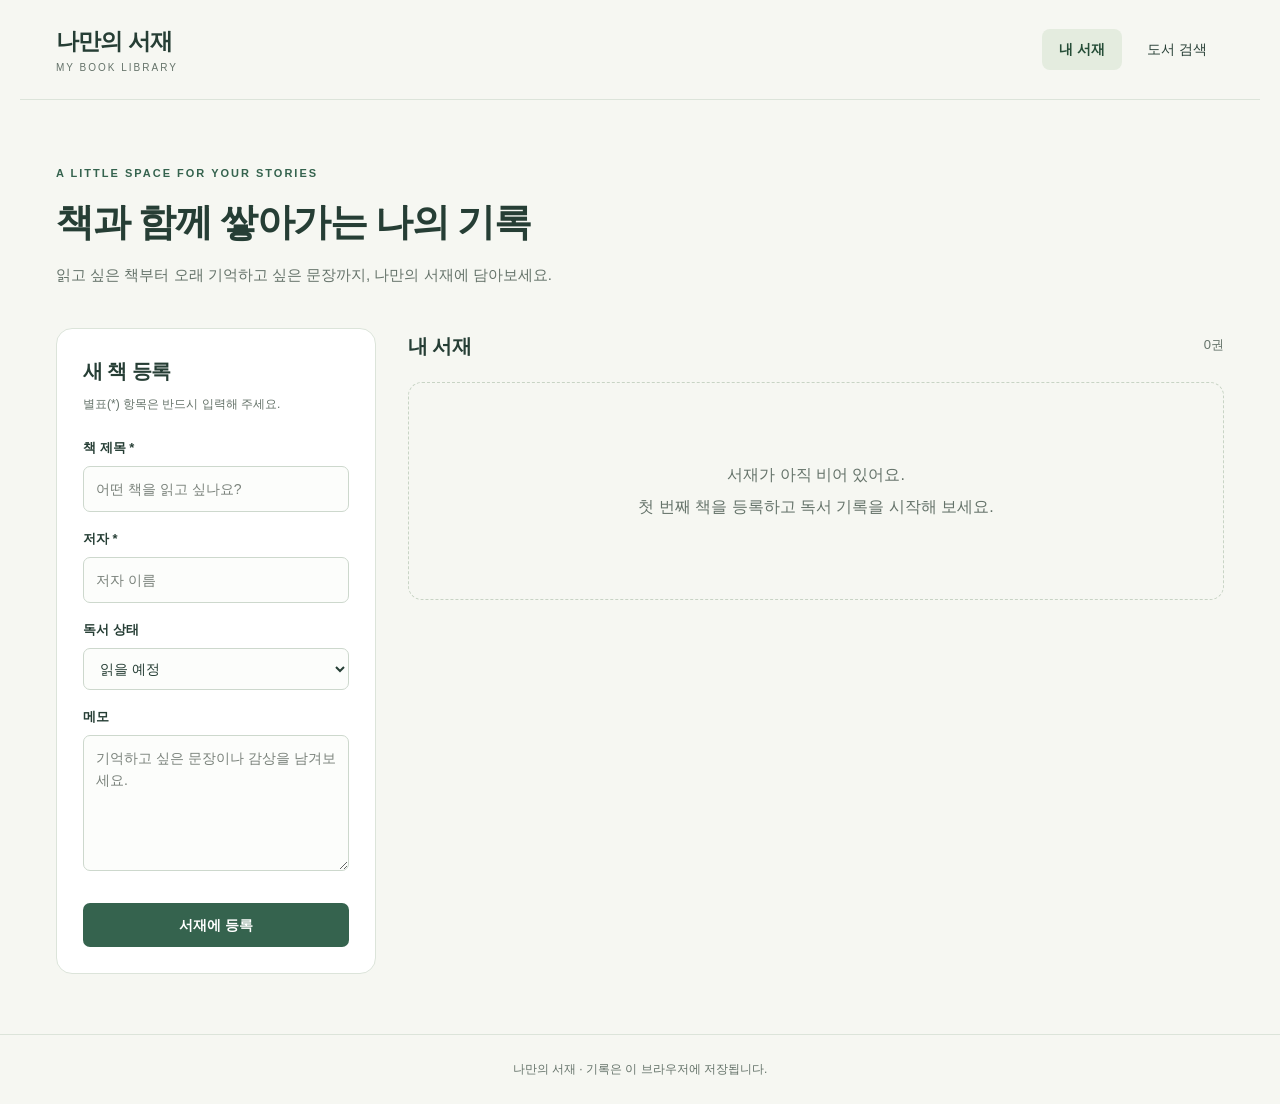
==== index.html @ af7e5f07 "backup: preserve CRUD and Open Library before final polish" ====
<!doctype html>
<html lang="ko">
  <head>
    <meta charset="UTF-8" />
    <meta name="viewport" content="width=device-width, initial-scale=1.0" />
    <title>나만의 서재 | My Book Library</title>
    <link rel="stylesheet" href="css/assignment.css" />
    <script src="crud.js" defer></script>
  </head>
  <body>
    <header class="site-header">
      <a class="brand" href="index.html"
        >나만의 서재<span>MY BOOK LIBRARY</span></a
      >
      <nav aria-label="주 메뉴">
        <a href="index.html" aria-current="page">내 서재</a>
        <a href="api.html">도서 검색</a>
      </nav>
    </header>
    <main class="container">
      <section class="intro">
        <p class="eyebrow">A LITTLE SPACE FOR YOUR STORIES</p>
        <h1>책과 함께 쌓아가는 나의 기록</h1>
        <p>
          읽고 싶은 책부터 오래 기억하고 싶은 문장까지, 나만의 서재에
          담아보세요.
        </p>
      </section>
      <p id="feedback" class="feedback" role="status" aria-live="polite"></p>
      <div class="library-layout">
        <section class="panel form-panel" aria-labelledby="form-heading">
          <h2 id="form-heading">새 책 등록</h2>
          <p class="hint">별표(*) 항목은 반드시 입력해 주세요.</p>
          <form id="book-form">
            <label for="title">책 제목 *</label>
            <input
              id="title"
              name="title"
              type="text"
              required
              maxlength="150"
              placeholder="어떤 책을 읽고 싶나요?"
            />
            <label for="author">저자 *</label>
            <input
              id="author"
              name="author"
              type="text"
              required
              maxlength="100"
              placeholder="저자 이름"
            />
            <label for="status">독서 상태</label>
            <select id="status" name="status">
              <option value="읽을 예정">읽을 예정</option>
              <option value="읽는 중">읽는 중</option>
              <option value="완독">완독</option>
            </select>
            <label for="memo">메모</label>
            <textarea
              id="memo"
              name="memo"
              rows="5"
              maxlength="2000"
              placeholder="기억하고 싶은 문장이나 감상을 남겨보세요."
            ></textarea>
            <div class="form-actions">
              <button id="submit-button" type="submit">서재에 등록</button>
              <button id="cancel-button" class="secondary" type="button" hidden>
                수정 취소
              </button>
            </div>
          </form>
        </section>
        <section class="books-section" aria-labelledby="books-heading">
          <div class="section-heading">
            <h2 id="books-heading">내 서재</h2>
            <span id="book-count">0권</span>
          </div>
          <p id="empty-message" class="empty-state">
            서재가 아직 비어 있어요.<br />첫 번째 책을 등록하고 독서 기록을
            시작해 보세요.
          </p>
          <div id="book-list" class="book-grid"></div>
        </section>
      </div>
    </main>
    <footer>나만의 서재 · 기록은 이 브라우저에 저장됩니다.</footer>
  </body>
</html>
---- css/assignment.css ----
:root {
  color-scheme: light;
  --background: #f6f7f2;
  --surface: #fff;
  --ink: #263e35;
  --muted: #65736a;
  --accent: #35634e;
  --border: #dce4da;
}
* { box-sizing: border-box; }
body { margin: 0; background: var(--background); color: var(--ink); font-family: "Malgun Gothic", "Apple SD Gothic Neo", sans-serif; line-height: 1.6; }
a { color: inherit; text-decoration: none; }
button, input, select, textarea { font: inherit; }
button, a, input, select, textarea { -webkit-tap-highlight-color: transparent; }
:focus-visible { outline: 3px solid #ae8033; outline-offset: 4px; }
[hidden] { display: none !important; }
.site-header { max-width: 1240px; margin: auto; min-height: 100px; padding: 22px 36px; display: flex; justify-content: space-between; align-items: center; gap: 24px; border-bottom: 1px solid var(--border); }
.brand { font-size: 23px; font-weight: 800; letter-spacing: -.8px; }
.brand span { display: block; color: var(--muted); font-size: 10px; letter-spacing: 2px; font-weight: 500; }
nav { display: flex; gap: 8px; }
nav a { padding: 9px 17px; border-radius: 8px; font-size: 14px; }
nav a[aria-current="page"] { background: #e4ecdf; color: #254d37; font-weight: 700; }
nav a:hover { background: #eaf0e6; }
.container { max-width: 1240px; margin: auto; padding: 0 36px 60px; }
.intro { padding: 54px 0 26px; }
.eyebrow { color: var(--accent); font-size: 11px; letter-spacing: 2px; font-weight: 700; }
h1 { font-size: clamp(26px, 4vw, 38px); letter-spacing: -1.5px; line-height: 1.35; margin: 14px 0; }
.intro > p:last-of-type { color: var(--muted); font-size: 15px; }
h2 { font-size: 20px; margin: 0; letter-spacing: -.6px; }
.feedback { margin: 0 0 22px; color: var(--accent); overflow-wrap: anywhere; }
.feedback:empty { display: none; }
.feedback.error { color: #a2372d; background: #fff0eb; padding: 12px; border-radius: 8px; }
.library-layout { display: grid; grid-template-columns: 320px minmax(0, 1fr); gap: 32px; align-items: start; }
.panel { background: var(--surface); border: 1px solid var(--border); border-radius: 16px; padding: 26px; }
.hint { font-size: 12px; color: var(--muted); margin: 8px 0 24px; }
label { display: block; font-size: 13px; font-weight: 700; margin: 17px 0 7px; }
input, select, textarea { width: 100%; min-width: 0; padding: 11px 12px; border: 1px solid #cdd8cd; border-radius: 7px; color: var(--ink); background: #fcfdfb; font-size: 14px; }
textarea { resize: vertical; }
input::placeholder, textarea::placeholder { color: #7a827b; }
button { cursor: pointer; border: 1px solid transparent; border-radius: 7px; padding: 10px 15px; background: var(--accent); color: white; font-size: 14px; font-weight: 700; }
button:hover { filter: brightness(.93); }
.form-actions { display: flex; flex-wrap: wrap; gap: 8px; margin-top: 24px; }
.form-actions button { flex: 1; }
.secondary { background: #f1f5ee; border-color: var(--border); color: var(--ink); }
.section-heading { display: flex; justify-content: space-between; align-items: center; margin: 0 0 18px; padding: 2px 0; }
#book-count { font-size: 13px; color: var(--muted); }
.book-grid { display: grid; grid-template-columns: repeat(2, minmax(0, 1fr)); gap: 18px; }
.book-card { min-width: 0; display: flex; flex-direction: column; padding: 24px; background: var(--surface); border: 1px solid var(--border); border-top: 4px solid #91aa8a; border-radius: 12px; overflow-wrap: anywhere; box-shadow: 0 5px 18px #263e3505; }
.badge { align-self: flex-start; padding: 4px 10px; font-size: 11px; font-weight: 700; border-radius: 20px; background: #edf0ea; color: #57644f; }
.status-1 { background: #fff1d5; color: #7d5a18; }
.status-2 { background: #e0eee4; color: #315f40; }
.book-card h3 { font-size: 20px; line-height: 1.45; margin: 18px 0 5px; letter-spacing: -.5px; }
.author { font-size: 13px; color: var(--muted); margin: 0; }
.memo { white-space: pre-wrap; font-size: 14px; color: #536057; padding-top: 16px; margin-top: 18px; border-top: 1px solid #edf0e9; }
.card-actions { margin-top: auto; padding-top: 16px; display: flex; gap: 8px; }
.card-actions button { font-size: 12px; padding: 7px 14px; }
.delete-button { color: #9a433a; background: #fff; border-color: #eadbd6; }
.empty-state { padding: 76px 24px; text-align: center; border: 1px dashed #c8d4c5; border-radius: 14px; color: var(--muted); line-height: 2; }
footer { border-top: 1px solid var(--border); padding: 25px; text-align: center; color: var(--muted); font-size: 12px; }
.back-link { display: inline-block; margin-top: 20px; color: var(--accent); text-decoration: underline; text-underline-offset: 5px; }
.search-panel { margin-bottom: 24px; }
.search-controls { display: flex; gap: 10px; }
.search-controls input { flex: 1; }
.search-controls button { flex-shrink: 0; }
.search-panel .hint { margin-bottom: 0; }
.search-grid { grid-template-columns: repeat(auto-fit, minmax(min(100%, 250px), 1fr)); }
.cover-area, .cover-placeholder { height: 210px; display: flex; align-items: center; justify-content: center; background: #f1f4ed; border-radius: 8px; }
.cover-placeholder { color: var(--muted); font-size: 13px; text-align: center; padding: 16px; }
.book-cover { max-width: 100%; width: auto; height: 210px; object-fit: contain; }
.publish-year { color: var(--muted); font-size: 12px; }
button:disabled { cursor: not-allowed; opacity: .6; }
@media (max-width: 960px) { .library-layout { grid-template-columns: 280px minmax(0, 1fr); gap: 22px; } .book-grid { grid-template-columns: 1fr; } }
@media (max-width: 680px) { .site-header { padding: 20px; flex-wrap: wrap; gap: 18px; } .brand { font-size: 21px; } nav a { padding: 8px 12px; } .container { padding: 0 20px 40px; } .intro { padding-top: 32px; } .library-layout { grid-template-columns: 1fr; gap: 30px; } .panel { padding: 22px; } .book-grid { grid-template-columns: repeat(auto-fit, minmax(min(100%, 260px), 1fr)); } }
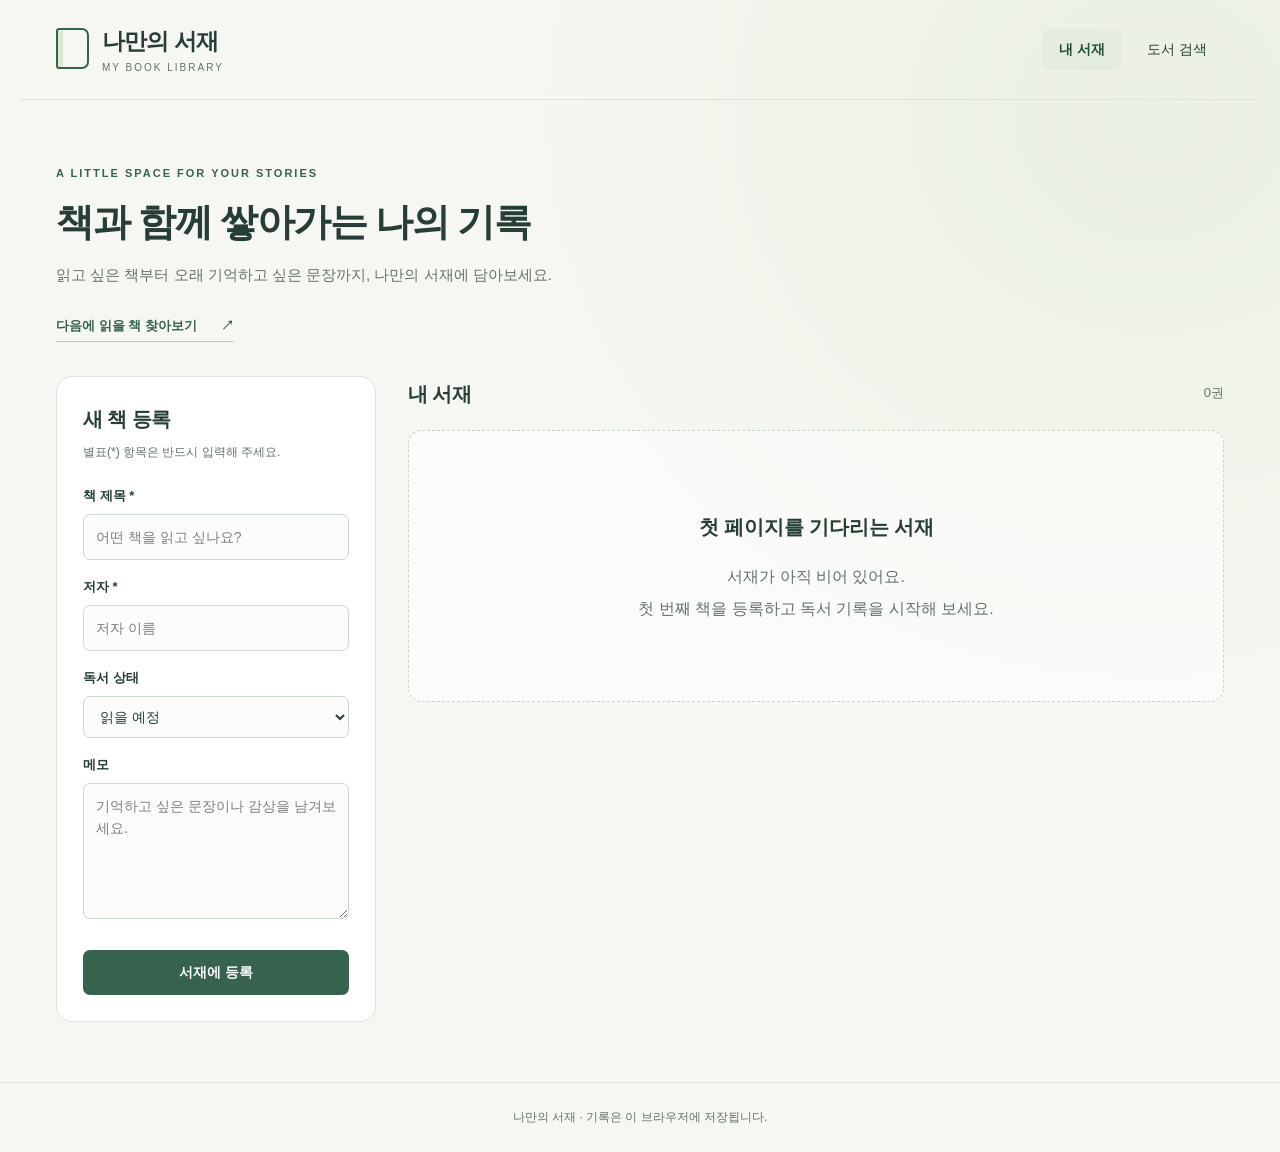
==== commit dc313e09: "1030 14:00" ====
--- a/index.html
+++ b/index.html
@@ -3,11 +3,20 @@
   <head>
     <meta charset="UTF-8" />
     <meta name="viewport" content="width=device-width, initial-scale=1.0" />
+    <meta
+      name="description"
+      content="읽고 싶은 책과 독서 기록을 모아두는 나만의 서재입니다."
+    />
+    <link
+      rel="icon"
+      href="data:image/svg+xml,%3Csvg xmlns='http://www.w3.org/2000/svg' viewBox='0 0 40 40'%3E%3Crect width='40' height='40' rx='9' fill='%2335634e'/%3E%3Cpath d='M10 10h20v22H10zM15 10v22M18 16h8M18 21h8' fill='none' stroke='%23fff' stroke-width='2'/%3E%3C/svg%3E"
+    />
     <title>나만의 서재 | My Book Library</title>
     <link rel="stylesheet" href="css/assignment.css" />
     <script src="crud.js" defer></script>
   </head>
   <body>
+    <a class="skip-link" href="#main-content">본문으로 바로가기</a>
     <header class="site-header">
       <a class="brand" href="index.html"
         >나만의 서재<span>MY BOOK LIBRARY</span></a
@@ -17,7 +26,7 @@
         <a href="api.html">도서 검색</a>
       </nav>
     </header>
-    <main class="container">
+    <main id="main-content" class="container">
       <section class="intro">
         <p class="eyebrow">A LITTLE SPACE FOR YOUR STORIES</p>
         <h1>책과 함께 쌓아가는 나의 기록</h1>
@@ -25,6 +34,9 @@
           읽고 싶은 책부터 오래 기억하고 싶은 문장까지, 나만의 서재에
           담아보세요.
         </p>
+        <a class="intro-link" href="api.html"
+          >다음에 읽을 책 찾아보기 <span aria-hidden="true">↗</span></a
+        >
       </section>
       <p id="feedback" class="feedback" role="status" aria-live="polite"></p>
       <div class="library-layout">
--- a/css/assignment.css
+++ b/css/assignment.css
@@ -8,21 +8,25 @@
   --border: #dce4da;
 }
 * { box-sizing: border-box; }
-body { margin: 0; background: var(--background); color: var(--ink); font-family: "Malgun Gothic", "Apple SD Gothic Neo", sans-serif; line-height: 1.6; }
+body { margin: 0; background: radial-gradient(ellipse at 90% 10%, #eaf0e2 0, transparent 40%), var(--background); color: var(--ink); font-family: "Malgun Gothic", "Apple SD Gothic Neo", sans-serif; line-height: 1.6; min-height: 100vh; }
 a { color: inherit; text-decoration: none; }
 button, input, select, textarea { font: inherit; }
 button, a, input, select, textarea { -webkit-tap-highlight-color: transparent; }
 :focus-visible { outline: 3px solid #ae8033; outline-offset: 4px; }
 [hidden] { display: none !important; }
 .site-header { max-width: 1240px; margin: auto; min-height: 100px; padding: 22px 36px; display: flex; justify-content: space-between; align-items: center; gap: 24px; border-bottom: 1px solid var(--border); }
-.brand { font-size: 23px; font-weight: 800; letter-spacing: -.8px; }
+.brand { position: relative; padding-left: 46px; font-size: 23px; font-weight: 800; letter-spacing: -.8px; }
+.brand::before { content: ""; position: absolute; left: 0; top: 5px; width: 29px; height: 37px; border: 2px solid var(--accent); border-radius: 3px 7px 7px 3px; box-shadow: inset 5px 0 0 #dce6d5; }
 .brand span { display: block; color: var(--muted); font-size: 10px; letter-spacing: 2px; font-weight: 500; }
 nav { display: flex; gap: 8px; }
 nav a { padding: 9px 17px; border-radius: 8px; font-size: 14px; }
 nav a[aria-current="page"] { background: #e4ecdf; color: #254d37; font-weight: 700; }
 nav a:hover { background: #eaf0e6; }
 .container { max-width: 1240px; margin: auto; padding: 0 36px 60px; }
-.intro { padding: 54px 0 26px; }
+.intro { padding: 54px 0 34px; }
+.intro-link { display: inline-flex; gap: 24px; margin-top: 14px; padding-bottom: 4px; color: var(--accent); border-bottom: 1px solid #b8cbb4; font-size: 13px; font-weight: 700; }
+.skip-link { position: absolute; top: -100px; left: 20px; z-index: 10; padding: 12px 18px; background: var(--surface); border: 1px solid var(--accent); }
+.skip-link:focus { top: 10px; }
 .eyebrow { color: var(--accent); font-size: 11px; letter-spacing: 2px; font-weight: 700; }
 h1 { font-size: clamp(26px, 4vw, 38px); letter-spacing: -1.5px; line-height: 1.35; margin: 14px 0; }
 .intro > p:last-of-type { color: var(--muted); font-size: 15px; }
@@ -31,6 +35,7 @@
 .feedback:empty { display: none; }
 .feedback.error { color: #a2372d; background: #fff0eb; padding: 12px; border-radius: 8px; }
 .library-layout { display: grid; grid-template-columns: 320px minmax(0, 1fr); gap: 32px; align-items: start; }
+.books-section { min-width: 0; }
 .panel { background: var(--surface); border: 1px solid var(--border); border-radius: 16px; padding: 26px; }
 .hint { font-size: 12px; color: var(--muted); margin: 8px 0 24px; }
 label { display: block; font-size: 13px; font-weight: 700; margin: 17px 0 7px; }
@@ -45,7 +50,16 @@
 .section-heading { display: flex; justify-content: space-between; align-items: center; margin: 0 0 18px; padding: 2px 0; }
 #book-count { font-size: 13px; color: var(--muted); }
 .book-grid { display: grid; grid-template-columns: repeat(2, minmax(0, 1fr)); gap: 18px; }
-.book-card { min-width: 0; display: flex; flex-direction: column; padding: 24px; background: var(--surface); border: 1px solid var(--border); border-top: 4px solid #91aa8a; border-radius: 12px; overflow-wrap: anywhere; box-shadow: 0 5px 18px #263e3505; }
+.book-card { min-width: 0; display: flex; flex-direction: column; padding: 22px; background: var(--surface); border: 1px solid var(--border); border-radius: 14px; overflow-wrap: anywhere; box-shadow: 0 5px 18px #263e3508; transition: box-shadow .2s, border-color .2s; }
+.book-card:hover { border-color: #a9bda2; box-shadow: 0 10px 24px #263e3510; }
+.library-cover { height: 210px; margin-bottom: 20px; padding: 12px; display: flex; align-items: center; justify-content: center; background: #f1f4ed; border-radius: 8px; }
+.library-cover .book-cover { max-height: 186px; }
+.book-cover-art { display: flex; flex-direction: column; justify-content: center; gap: 14px; width: 135px; height: 186px; padding: 18px 16px 18px 21px; color: #f9f4e8; background: #426653; border-radius: 2px 5px 5px 2px; box-shadow: inset 5px 0 #ffffff16, 5px 6px 9px #263e3525; text-align: center; overflow: hidden; }
+.book-cover-art strong { font-family: Georgia, "Malgun Gothic", serif; font-size: 15px; line-height: 1.5; display: -webkit-box; -webkit-line-clamp: 4; -webkit-box-orient: vertical; overflow: hidden; }
+.cover-label { font-size: 7px; letter-spacing: 1px; }
+.cover-author { font-size: 9px; overflow: hidden; text-overflow: ellipsis; white-space: nowrap; opacity: .85; }
+.book-card:nth-child(3n + 2) .book-cover-art { background: #7c6651; }
+.book-card:nth-child(3n + 3) .book-cover-art { background: #536779; }
 .badge { align-self: flex-start; padding: 4px 10px; font-size: 11px; font-weight: 700; border-radius: 20px; background: #edf0ea; color: #57644f; }
 .status-1 { background: #fff1d5; color: #7d5a18; }
 .status-2 { background: #e0eee4; color: #315f40; }
@@ -55,10 +69,27 @@
 .card-actions { margin-top: auto; padding-top: 16px; display: flex; gap: 8px; }
 .card-actions button { font-size: 12px; padding: 7px 14px; }
 .delete-button { color: #9a433a; background: #fff; border-color: #eadbd6; }
-.empty-state { padding: 76px 24px; text-align: center; border: 1px dashed #c8d4c5; border-radius: 14px; color: var(--muted); line-height: 2; }
+.empty-state { padding: 76px 24px; text-align: center; border: 1px dashed #c8d4c5; border-radius: 14px; color: var(--muted); line-height: 2; background: #ffffff80; }
+.empty-state::before { content: "첫 페이지를 기다리는 서재"; display: block; font-family: Georgia, "Malgun Gothic", serif; font-size: 20px; font-weight: 700; color: var(--ink); margin-bottom: 14px; }
 footer { border-top: 1px solid var(--border); padding: 25px; text-align: center; color: var(--muted); font-size: 12px; }
-.back-link { display: inline-block; margin-top: 20px; color: var(--accent); text-decoration: underline; text-underline-offset: 5px; }
 .search-panel { margin-bottom: 24px; }
+.search-modes { border: 0; padding: 0; margin: 20px 0; min-width: 0; }
+.search-modes legend { font-size: 13px; font-weight: 700; margin-bottom: 8px; }
+.mode-options { display: flex; flex-wrap: wrap; align-items: center; gap: 8px; }
+.mode-options label { position: relative; margin: 0; cursor: pointer; }
+.mode-options input { position: absolute; opacity: 0; width: 1px; height: 1px; }
+.mode-options label span { display: block; padding: 9px 16px; border: 1px solid var(--border); border-radius: 8px; background: #f6f8f3; }
+.mode-options input:checked + span { background: var(--accent); border-color: var(--accent); color: white; }
+.mode-options input:focus-visible + span { outline: 3px solid #ae8033; outline-offset: 3px; }
+.quote-notice { background: #eaf0e3; border-left: 3px solid var(--accent); padding: 16px 18px; margin: 0 0 20px; font-size: 14px; border-radius: 0 8px 8px 0; }
+.candidate-status { font-size: 12px; color: #7d5a18; margin: 8px 0; }
+.snippet-label { margin: 18px 0 4px; font-size: 11px; color: var(--muted); }
+.quote-snippet { margin: 0 0 20px; font-size: 14px; line-height: 1.8; }
+.source-link, .quote-credit a { color: var(--accent); text-decoration: underline; text-underline-offset: 3px; font-size: 13px; }
+.quote-credit { margin-top: 24px; }
+.identity-option { display: flex; flex-wrap: wrap; align-items: center; gap: 12px; padding-top: 14px; margin-top: 14px; border-top: 1px solid var(--border); }
+.identity-option .hint { flex-basis: 100%; margin: 0; }
+#author-resolution, #quote-references { overflow-wrap: anywhere; }
 .search-controls { display: flex; gap: 10px; }
 .search-controls input { flex: 1; }
 .search-controls button { flex-shrink: 0; }
@@ -69,5 +100,6 @@
 .book-cover { max-width: 100%; width: auto; height: 210px; object-fit: contain; }
 .publish-year { color: var(--muted); font-size: 12px; }
 button:disabled { cursor: not-allowed; opacity: .6; }
-@media (max-width: 960px) { .library-layout { grid-template-columns: 280px minmax(0, 1fr); gap: 22px; } .book-grid { grid-template-columns: 1fr; } }
+@media (prefers-reduced-motion: reduce) { .book-card { transition: none; } }
+@media (max-width: 960px) { .library-layout { grid-template-columns: 280px minmax(0, 1fr); gap: 22px; } .book-grid { grid-template-columns: 1fr; } .search-grid { grid-template-columns: repeat(2, minmax(0, 1fr)); } }
 @media (max-width: 680px) { .site-header { padding: 20px; flex-wrap: wrap; gap: 18px; } .brand { font-size: 21px; } nav a { padding: 8px 12px; } .container { padding: 0 20px 40px; } .intro { padding-top: 32px; } .library-layout { grid-template-columns: 1fr; gap: 30px; } .panel { padding: 22px; } .book-grid { grid-template-columns: repeat(auto-fit, minmax(min(100%, 260px), 1fr)); } }
